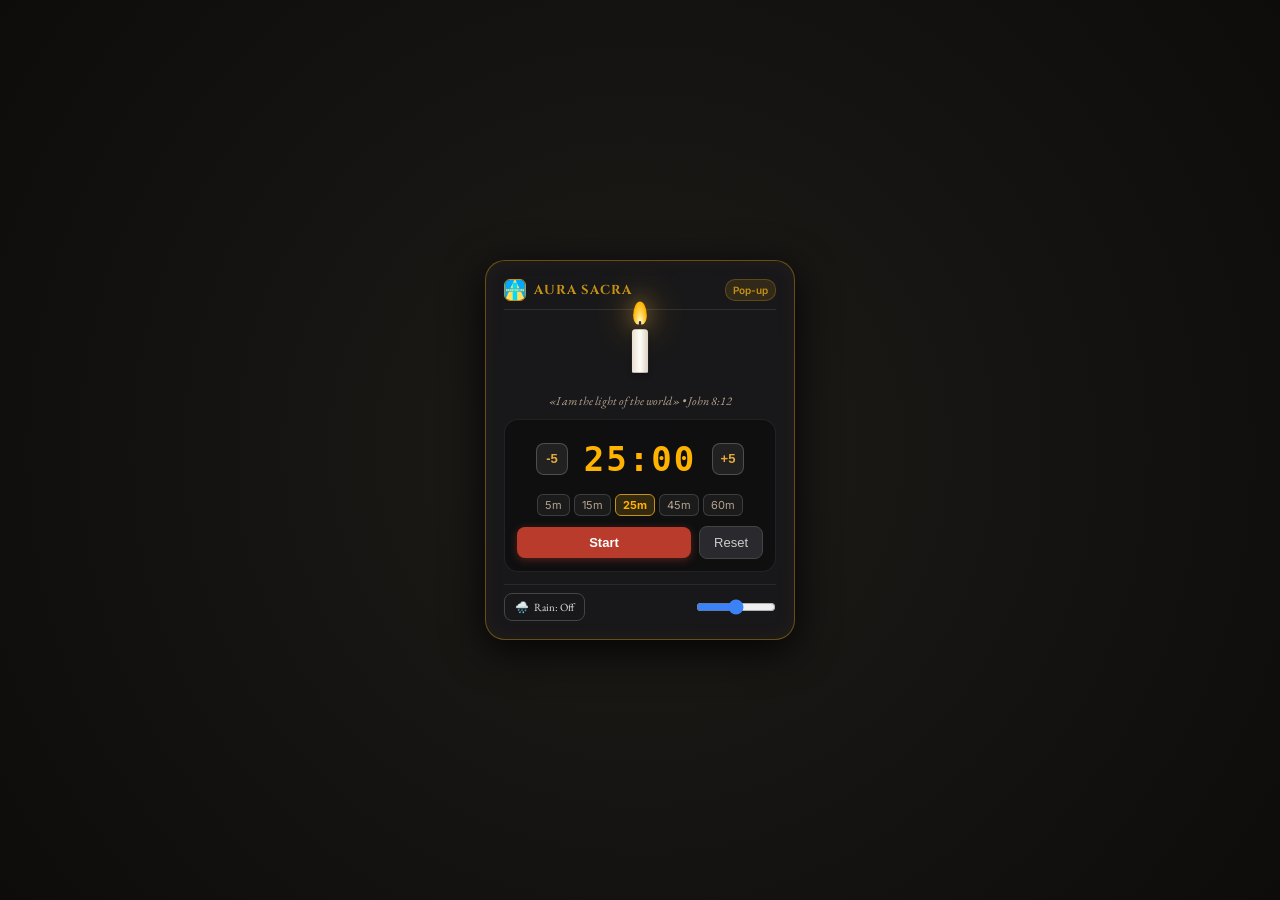
==== candle-popup.html @ 432b5612 "Initial open source release of Aura Sacra (v1.0.0)" ====
<!DOCTYPE html>
<html lang="en" data-theme="night">
<head>
  <meta charset="UTF-8">
  <meta name="viewport" content="width=device-width, initial-scale=1.0">
  <title>Aura Sacra — Living Candle (Pop-up Focus)</title>
  <link rel="icon" type="image/png" href="./icons/favicon.png">
  <link rel="stylesheet" href="./css/style.css">
  <style>
    body {
      margin: 0;
      padding: 16px;
      min-height: 100vh;
      display: flex;
      flex-direction: column;
      align-items: center;
      justify-content: center;
      background: radial-gradient(circle at center, #1e1b18 0%, #0d0c0b 100%);
      color: #eedfc7;
      user-select: none;
      font-family: var(--font-serif);
      overflow: hidden;
      box-sizing: border-box;
    }
    .popup-card {
      width: 100%;
      max-width: 310px;
      background: rgba(24, 24, 28, 0.96);
      border: 1px solid rgba(198, 146, 20, 0.45);
      border-radius: 20px;
      padding: 18px;
      box-shadow: 0 10px 40px rgba(0, 0, 0, 0.85), inset 0 0 20px rgba(198, 146, 20, 0.06);
      text-align: center;
      box-sizing: border-box;
    }
    .btn-preset {
      background: rgba(255, 255, 255, 0.05);
      border: 1px solid rgba(255, 255, 255, 0.15);
      color: #b5a48f;
      border-radius: 6px;
      padding: 3px 7px;
      font-size: 11px;
      font-family: var(--font-sans);
      cursor: pointer;
      transition: all 0.2s;
    }
    .btn-preset:hover, .btn-preset.active {
      border-color: #c69214;
      background: rgba(198, 146, 20, 0.2);
      color: #ffb300;
      font-weight: bold;
    }
    .btn-step {
      background: rgba(255, 255, 255, 0.08);
      border: 1px solid rgba(255, 255, 255, 0.2);
      color: #e5a93b;
      border-radius: 8px;
      width: 32px;
      height: 32px;
      font-size: 13px;
      font-weight: bold;
      cursor: pointer;
      display: flex;
      align-items: center;
      justify-content: center;
      transition: all 0.15s;
    }
    .btn-step:hover {
      background: rgba(198, 146, 20, 0.25);
      border-color: #c69214;
      transform: scale(1.05);
    }
  </style>
</head>
<body>

  <div class="popup-card">
    
    <!-- Header -->
    <div style="display: flex; align-items: center; justify-content: space-between; border-bottom: 1px solid rgba(255,255,255,0.1); padding-bottom: 8px; margin-bottom: 10px;">
      <div style="display: flex; align-items: center; gap: 8px;">
        <img src="./icons/logo.png" alt="Aura Sacra" style="width: 22px; height: 22px; border-radius: 6px; border: 1px solid #c69214;">
        <span style="font-family: var(--font-display); font-size: 13px; font-weight: bold; color: #c69214; letter-spacing: 1px;">AURA SACRA</span>
      </div>
      <span style="font-size: 10px; font-family: var(--font-sans); color: #c69214; background: rgba(198, 146, 20, 0.15); border: 1px solid rgba(198, 146, 20, 0.3); padding: 2px 7px; border-radius: 10px; font-weight: 600;">Pop-up</span>
    </div>

    <!-- Animated Living Flame -->
    <div style="padding: 12px 0 8px 0;">
      <div class="candle-wrapper" style="transform: scale(1.15); margin-bottom: 8px;">
        <div class="candle-flame"></div>
        <div class="candle-wick"></div>
        <div class="candle-body"></div>
      </div>
      <p style="font-size: 12px; font-style: italic; color: #b5a48f; margin: 6px 0 0 0;">
        «I am the light of the world» • John 8:12
      </p>
    </div>

    <!-- Timer Controls with Duration Modifiers -->
    <div style="background: rgba(0,0,0,0.35); border-radius: 14px; padding: 12px; margin-bottom: 12px; border: 1px solid rgba(255,255,255,0.08);">
      
      <!-- Modifier Row (-5m, Display, +5m) -->
      <div style="display: flex; align-items: center; justify-content: center; gap: 12px; margin-bottom: 8px;">
        <button id="btn-popup-sub5" class="btn-step" title="Subtract 5 minutes">-5</button>
        
        <div id="popup-timer-display" style="font-family: monospace; font-size: 34px; font-weight: bold; color: #ffb300; letter-spacing: 2px; min-width: 120px;">
          25:00
        </div>
        
        <button id="btn-popup-add5" class="btn-step" title="Add 5 minutes">+5</button>
      </div>

      <!-- Presets Row (5m, 15m, 25m, 45m, 60m) -->
      <div style="display: flex; align-items: center; justify-content: center; gap: 4px; margin-bottom: 10px;">
        <button class="btn-preset" data-min="5">5m</button>
        <button class="btn-preset" data-min="15">15m</button>
        <button class="btn-preset active" data-min="25">25m</button>
        <button class="btn-preset" data-min="45">45m</button>
        <button class="btn-preset" data-min="60">60m</button>
      </div>

      <!-- Action Buttons (Start / Pause, Reset) -->
      <div style="display: flex; align-items: center; justify-content: center; gap: 8px;">
        <button id="btn-popup-toggle" style="flex: 1; background: #b93b2c; color: white; border: none; border-radius: 8px; padding: 8px 14px; font-size: 13px; font-weight: bold; cursor: pointer; box-shadow: 0 2px 8px rgba(185,59,44,0.4); transition: background 0.2s;">
          Start
        </button>
        <button id="btn-popup-reset" style="background: #2a2a2e; color: #ccc; border: 1px solid #444; border-radius: 8px; padding: 8px 14px; font-size: 13px; cursor: pointer; transition: background 0.2s;">
          Reset
        </button>
      </div>
    </div>

    <!-- Procedural Rain Sound Controller -->
    <div style="display: flex; align-items: center; justify-content: space-between; gap: 8px; padding-top: 8px; border-top: 1px solid rgba(255,255,255,0.08);">
      <button id="btn-popup-rain" style="background: transparent; border: 1px solid #444; color: #ddd; border-radius: 8px; padding: 6px 10px; font-size: 11px; cursor: pointer; display: flex; align-items: center; gap: 5px; font-family: var(--font-sans);">
        🌧️ <span id="rain-text">Rain: Off</span>
      </button>

      <input type="range" id="popup-rain-vol" min="0" max="1" step="0.05" value="0.5" style="width: 80px; accent-color: #3b82f6; cursor: pointer;" title="Rain Volume">
    </div>

  </div>

  <script type="module">
    import { toggleRain, isPlayingRain, setRainVolume, playMonasticBell } from './js/audio-engine.js';

    let initialSeconds = 25 * 60;
    let seconds = 25 * 60;
    let timer = null;
    let running = false;

    const display = document.getElementById('popup-timer-display');
    const toggleBtn = document.getElementById('btn-popup-toggle');
    const resetBtn = document.getElementById('btn-popup-reset');
    const sub5Btn = document.getElementById('btn-popup-sub5');
    const add5Btn = document.getElementById('btn-popup-add5');
    const presetBtns = document.querySelectorAll('.btn-preset');
    const rainBtn = document.getElementById('btn-popup-rain');
    const rainText = document.getElementById('rain-text');
    const rainVol = document.getElementById('popup-rain-vol');

    function update() {
      const m = Math.floor(seconds / 60);
      const s = seconds % 60;
      display.textContent = `${String(m).padStart(2, '0')}:${String(s).padStart(2, '0')}`;
      toggleBtn.textContent = running ? 'Pause' : 'Start';
      toggleBtn.style.background = running ? '#d97706' : '#b93b2c';

      presetBtns.forEach(btn => {
        const min = parseInt(btn.getAttribute('data-min'));
        if (min * 60 === initialSeconds) {
          btn.classList.add('active');
        } else {
          btn.classList.remove('active');
        }
      });
    }

    toggleBtn.addEventListener('click', () => {
      if (running) {
        clearInterval(timer);
        running = false;
      } else {
        running = true;
        timer = setInterval(() => {
          if (seconds > 0) {
            seconds--;
            update();
          } else {
            clearInterval(timer);
            running = false;
            playMonasticBell();
            alert('Aura Sacra: Sacred contemplation / focus session completed! Take a gentle rest.');
            seconds = initialSeconds;
            update();
          }
        }, 1000);
      }
      update();
    });

    resetBtn.addEventListener('click', () => {
      clearInterval(timer);
      running = false;
      seconds = initialSeconds;
      update();
    });

    sub5Btn.addEventListener('click', () => {
      if (seconds > 5 * 60) {
        seconds -= 5 * 60;
      } else {
        seconds = 60; // minimum 1 min
      }
      if (!running) {
        initialSeconds = seconds;
      }
      update();
    });

    add5Btn.addEventListener('click', () => {
      seconds += 5 * 60;
      if (!running) {
        initialSeconds = seconds;
      }
      update();
    });

    presetBtns.forEach(btn => {
      btn.addEventListener('click', () => {
        const min = parseInt(btn.getAttribute('data-min'));
        clearInterval(timer);
        running = false;
        initialSeconds = min * 60;
        seconds = initialSeconds;
        update();
      });
    });

    rainBtn.addEventListener('click', () => {
      const active = toggleRain();
      rainText.textContent = active ? 'Rain: Active' : 'Rain: Off';
      rainBtn.style.borderColor = active ? '#3b82f6' : '#444';
      rainBtn.style.color = active ? '#60a5fa' : '#ddd';
    });

    rainVol.addEventListener('input', (e) => {
      setRainVolume(parseFloat(e.target.value));
    });

    update();
  </script>
</body>
</html>
---- css/style.css ----
@import url('https://fonts.googleapis.com/css2?family=Cinzel:wght@400;600;700;900&family=EB+Garamond:ital,wght@0,400;0,500;0,600;0,700;1,400;1,600&family=Inter:wght@300;400;500;600&display=swap');

:root {
  /* Default: Dawn / Aurora (06:00 - 11:59) */
  --bg-primary: #fcf9f2;
  --bg-secondary: #f4eee1;
  --bg-card: #f9f5ec;
  --bg-parchment: #fdfbf7;
  --text-primary: #2a241e;
  --text-secondary: #6e6255;
  --text-muted: #9c8e80;
  --border-color: #e5dac9;
  --accent-gold: #c69214;
  --accent-gold-glow: rgba(198, 146, 20, 0.25);
  --accent-vermilion: #b93b2c;
  --accent-blue: #235789;
  --candle-flame: #ffb833;
  --card-shadow: 0 4px 20px -2px rgba(90, 70, 40, 0.08);
  --font-serif: 'EB Garamond', Georgia, serif;
  --font-display: 'Cinzel', serif;
  --font-sans: 'Inter', system-ui, sans-serif;
}

[data-theme="midday"] {
  /* Midday / Scriptorium (12:00 - 17:59) */
  --bg-primary: #f6efe2;
  --bg-secondary: #ede1ce;
  --bg-card: #f0e6d5;
  --bg-parchment: #f7f1e6;
  --text-primary: #1f1a14;
  --text-secondary: #5e5243;
  --text-muted: #8d7e6c;
  --border-color: #d8c7af;
  --accent-gold: #b37d0e;
  --accent-gold-glow: rgba(179, 125, 14, 0.25);
  --accent-vermilion: #aa2f20;
  --accent-blue: #1c4b78;
  --candle-flame: #ffa726;
  --card-shadow: 0 6px 24px -4px rgba(80, 60, 30, 0.12);
}

[data-theme="sunset"] {
  /* Sunset / Vespers (18:00 - 21:59) */
  --bg-primary: #241b16;
  --bg-secondary: #1d1510;
  --bg-card: #2e231c;
  --bg-parchment: #291f19;
  --text-primary: #f5ebe1;
  --text-secondary: #d4c2b2;
  --text-muted: #9e8976;
  --border-color: #4a3a2e;
  --accent-gold: #e5a93b;
  --accent-gold-glow: rgba(229, 169, 59, 0.3);
  --accent-vermilion: #d9534f;
  --accent-blue: #4a90e2;
  --candle-flame: #ff9800;
  --card-shadow: 0 8px 30px rgba(0, 0, 0, 0.35);
}

[data-theme="night"] {
  /* Night / Compline (22:00 - 05:59) */
  --bg-primary: #121214;
  --bg-secondary: #0c0c0e;
  --bg-card: #18181c;
  --bg-parchment: #151519;
  --text-primary: #eedfc7;
  --text-secondary: #baaa93;
  --text-muted: #7d705e;
  --border-color: #2e2c34;
  --accent-gold: #d4a34b;
  --accent-gold-glow: rgba(212, 163, 75, 0.28);
  --accent-vermilion: #c94a3e;
  --accent-blue: #5b92e5;
  --candle-flame: #ffb300;
  --card-shadow: 0 8px 32px rgba(0, 0, 0, 0.55);
}

* {
  box-sizing: border-box;
  margin: 0;
  padding: 0;
  -webkit-tap-highlight-color: transparent;
}

body {
  font-family: var(--font-serif);
  background-color: var(--bg-primary);
  color: var(--text-primary);
  min-height: 100vh;
  transition: background-color 0.8s ease, color 0.8s ease;
  line-height: 1.6;
  overflow-x: hidden;
  user-select: text;
}

h1, h2, h3, .font-display {
  font-family: var(--font-display);
  letter-spacing: 0.04em;
}

p, span, div, .font-serif {
  font-family: var(--font-serif);
}

.font-sans {
  font-family: var(--font-sans);
}

/* Custom Scrollbars */
::-webkit-scrollbar {
  width: 7px;
  height: 7px;
}
::-webkit-scrollbar-track {
  background: var(--bg-secondary);
}
::-webkit-scrollbar-thumb {
  background: var(--border-color);
  border-radius: 4px;
}
::-webkit-scrollbar-thumb:hover {
  background: var(--accent-gold);
}

/* Sacred Texture & Watermark */
.parchment-border {
  border: 1px solid var(--border-color);
  box-shadow: inset 0 0 30px rgba(0, 0, 0, 0.02), var(--card-shadow);
}

.sacred-cross-watermark {
  background-image: radial-gradient(var(--accent-gold-glow) 1px, transparent 1px);
  background-size: 24px 24px;
}

/* Illuminated Initial Capital */
.illuminated-initial {
  float: left;
  font-family: var(--font-display);
  font-size: 3.4rem;
  line-height: 0.85;
  padding-top: 4px;
  padding-right: 10px;
  padding-bottom: 2px;
  color: var(--accent-vermilion);
  font-weight: 700;
  text-shadow: 1px 1px 0px rgba(198, 146, 20, 0.3);
}

/* Candle Flame Animation */
.candle-wrapper {
  position: relative;
  display: inline-block;
}

.candle-body {
  width: 14px;
  height: 38px;
  background: linear-gradient(to right, #e8dfcf, #fffef9, #dcd2bf);
  border-radius: 3px 3px 1px 1px;
  box-shadow: 0 2px 5px rgba(0,0,0,0.25);
  position: relative;
  margin: 0 auto;
}

.candle-wick {
  position: absolute;
  top: -7px;
  left: 50%;
  transform: translateX(-50%);
  width: 2px;
  height: 8px;
  background: #3a2c1a;
  border-radius: 1px;
}

.candle-flame {
  position: absolute;
  top: -24px;
  left: 50%;
  transform: translateX(-50%);
  width: 12px;
  height: 20px;
  background: radial-gradient(ellipse at bottom, #fff 0%, #ffdf73 30%, var(--candle-flame) 70%, rgba(255, 100, 0, 0.2) 100%);
  border-radius: 50% 50% 35% 35% / 60% 60% 40% 40%;
  box-shadow: 0 0 16px 4px var(--accent-gold-glow), 0 0 35px 8px rgba(255, 180, 40, 0.2);
  animation: flame-flicker 1.8s infinite ease-in-out alternate;
  transform-origin: center bottom;
}

@keyframes flame-flicker {
  0% {
    transform: translateX(-50%) rotate(-1deg) scale(1, 1);
    opacity: 0.95;
  }
  25% {
    transform: translateX(-50%) rotate(2deg) scale(1.05, 0.96);
    opacity: 1;
  }
  50% {
    transform: translateX(-50%) rotate(-2deg) scale(0.96, 1.04);
    opacity: 0.92;
  }
  75% {
    transform: translateX(-50%) rotate(1.5deg) scale(1.02, 1);
    opacity: 0.98;
  }
  100% {
    transform: translateX(-50%) rotate(-0.5deg) scale(0.98, 1.02);
    opacity: 0.96;
  }
}

/* Subtle Breathing Animation for SOS */
@keyframes heart-pulse {
  0% { transform: scale(1); box-shadow: 0 0 0 0 rgba(185, 59, 44, 0.4); }
  50% { transform: scale(1.08); box-shadow: 0 0 0 14px rgba(185, 59, 44, 0); }
  100% { transform: scale(1); box-shadow: 0 0 0 0 rgba(185, 59, 44, 0); }
}

.sos-breathing {
  animation: heart-pulse 4s infinite ease-in-out;
}

/* Verse Highlight Colors */
.hl-gold {
  background-color: rgba(234, 179, 8, 0.28);
  border-bottom: 2px solid #eab308;
}
.hl-blue {
  background-color: rgba(59, 130, 246, 0.28);
  border-bottom: 2px solid #3b82f6;
}
.hl-red {
  background-color: rgba(239, 68, 68, 0.28);
  border-bottom: 2px solid #ef4444;
}
.hl-green {
  background-color: rgba(34, 197, 94, 0.28);
  border-bottom: 2px solid #22c55e;
}
.hl-purple {
  background-color: rgba(168, 85, 247, 0.28);
  border-bottom: 2px solid #a855f7;
}

/* Desktop Floating Always-on-top Widget */
.floating-candle-widget {
  position: fixed;
  bottom: 24px;
  right: 24px;
  z-index: 9999;
  background: var(--bg-card);
  border: 1px solid var(--border-color);
  border-radius: 16px;
  box-shadow: 0 12px 36px rgba(0, 0, 0, 0.35);
  backdrop-filter: blur(12px);
  transition: all 0.3s cubic-bezier(0.16, 1, 0.3, 1);
}

.floating-candle-widget.minimized {
  width: 58px;
  height: 58px;
  border-radius: 50%;
  overflow: hidden;
  padding: 0;
  display: flex;
  align-items: center;
  justify-content: center;
}

/* Mobile Safe Areas */
@supports (padding-bottom: env(safe-area-inset-bottom)) {
  .pb-safe {
    padding-bottom: calc(env(safe-area-inset-bottom) + 4rem);
  }
}
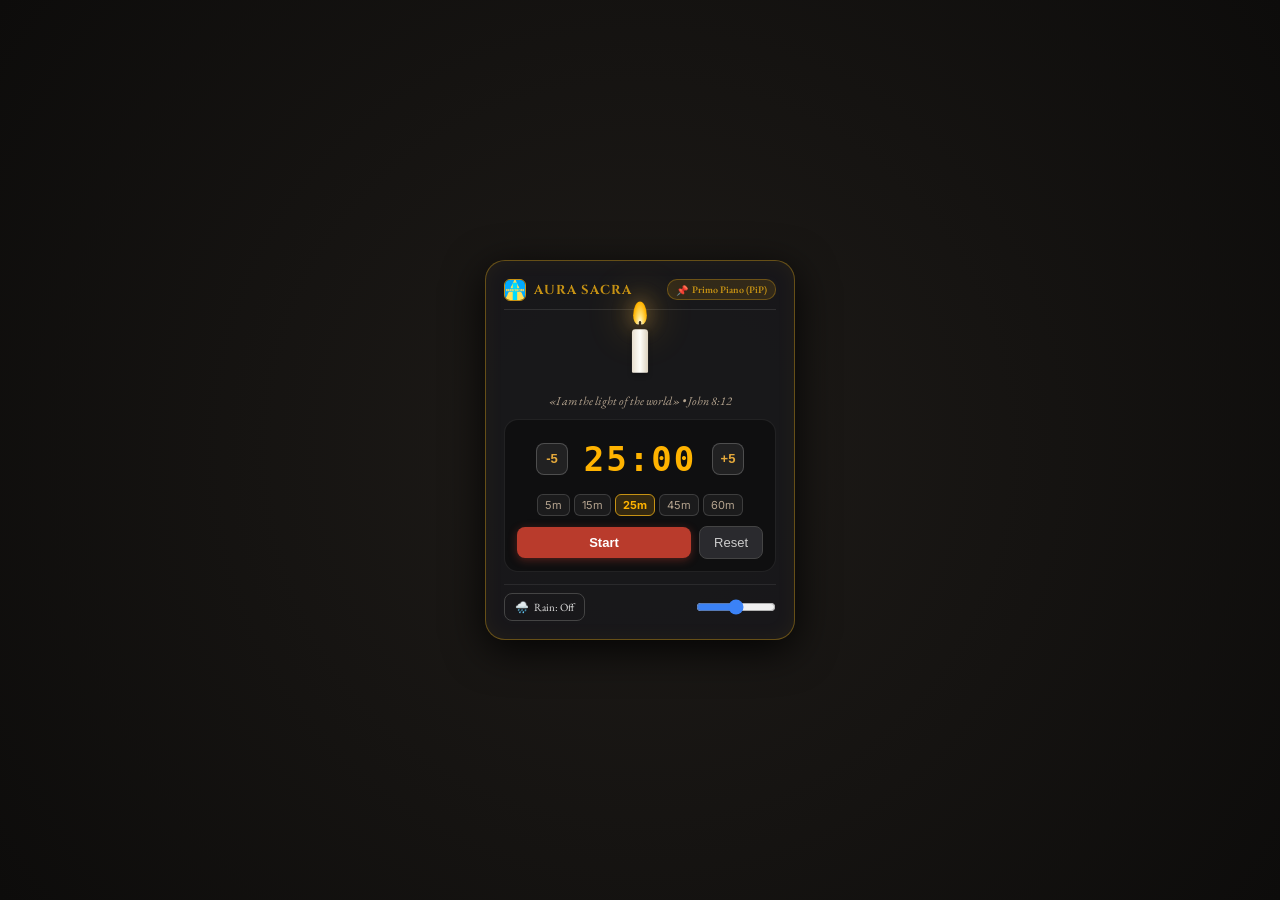
==== commit 2e183c64: "Update LICENSE to GNU GPL v3, revamp README for users, and implement native OS Picture-in-Picture fo" ====
--- a/candle-popup.html
+++ b/candle-popup.html
@@ -82,7 +82,11 @@
         <img src="./icons/logo.png" alt="Aura Sacra" style="width: 22px; height: 22px; border-radius: 6px; border: 1px solid #c69214;">
         <span style="font-family: var(--font-display); font-size: 13px; font-weight: bold; color: #c69214; letter-spacing: 1px;">AURA SACRA</span>
       </div>
-      <span style="font-size: 10px; font-family: var(--font-sans); color: #c69214; background: rgba(198, 146, 20, 0.15); border: 1px solid rgba(198, 146, 20, 0.3); padding: 2px 7px; border-radius: 10px; font-weight: 600;">Pop-up</span>
+      <div style="display: flex; align-items: center; gap: 6px;">
+        <button id="btn-popup-pip" style="font-size: 10px; font-family: var(--font-sans); color: #c69214; background: rgba(198, 146, 20, 0.15); border: 1px solid rgba(198, 146, 20, 0.4); padding: 3px 8px; border-radius: 10px; font-weight: 600; cursor: pointer; display: flex; align-items: center; gap: 4px; transition: all 0.2s;" title="Blocca sempre in primo piano su tutte le finestre e app (Picture-in-Picture)">
+          📌 <span id="pip-btn-text">Primo Piano (PiP)</span>
+        </button>
+      </div>
     </div>
 
     <!-- Animated Living Flame -->
@@ -249,6 +253,68 @@
       setRainVolume(parseFloat(e.target.value));
     });
 
+    // Document Picture-in-Picture for Always-on-top foreground pinning
+    const pipBtn = document.getElementById('btn-popup-pip');
+    if (pipBtn) {
+      if ('documentPictureInPicture' in window) {
+        pipBtn.addEventListener('click', async () => {
+          try {
+            const pipWin = await window.documentPictureInPicture.requestWindow({
+              width: 330,
+              height: 520
+            });
+
+            // Copy stylesheets
+            [...document.styleSheets].forEach((sheet) => {
+              try {
+                if (sheet.href) {
+                  const link = document.createElement('link');
+                  link.rel = 'stylesheet';
+                  link.href = sheet.href;
+                  pipWin.document.head.appendChild(link);
+                } else if (sheet.cssRules) {
+                  const style = document.createElement('style');
+                  style.textContent = [...sheet.cssRules].map(r => r.cssText).join('\n');
+                  pipWin.document.head.appendChild(style);
+                }
+              } catch (e) {
+                if (sheet.href) {
+                  const link = document.createElement('link');
+                  link.rel = 'stylesheet';
+                  link.href = sheet.href;
+                  pipWin.document.head.appendChild(link);
+                }
+              }
+            });
+
+            const card = document.querySelector('.popup-card');
+            pipWin.document.body.appendChild(card);
+            pipWin.document.body.style.margin = '0';
+            pipWin.document.body.style.padding = '14px';
+            pipWin.document.body.style.minHeight = '100vh';
+            pipWin.document.body.style.display = 'flex';
+            pipWin.document.body.style.alignItems = 'center';
+            pipWin.document.body.style.justifyContent = 'center';
+            pipWin.document.body.style.background = 'radial-gradient(circle at center, #1e1b18 0%, #0d0c0b 100%)';
+            pipWin.document.body.style.color = '#eedfc7';
+            pipWin.document.body.style.boxSizing = 'border-box';
+            pipWin.document.body.style.overflow = 'hidden';
+
+            pipBtn.style.display = 'none';
+
+            pipWin.addEventListener('pagehide', () => {
+              document.body.appendChild(card);
+              pipBtn.style.display = 'inline-flex';
+            });
+          } catch (err) {
+            console.warn('PiP error in popup:', err);
+          }
+        });
+      } else {
+        pipBtn.title = 'In questo browser il PiP Always-on-top non è supportato. Usa Chrome o Edge.';
+      }
+    }
+
     update();
   </script>
 </body>
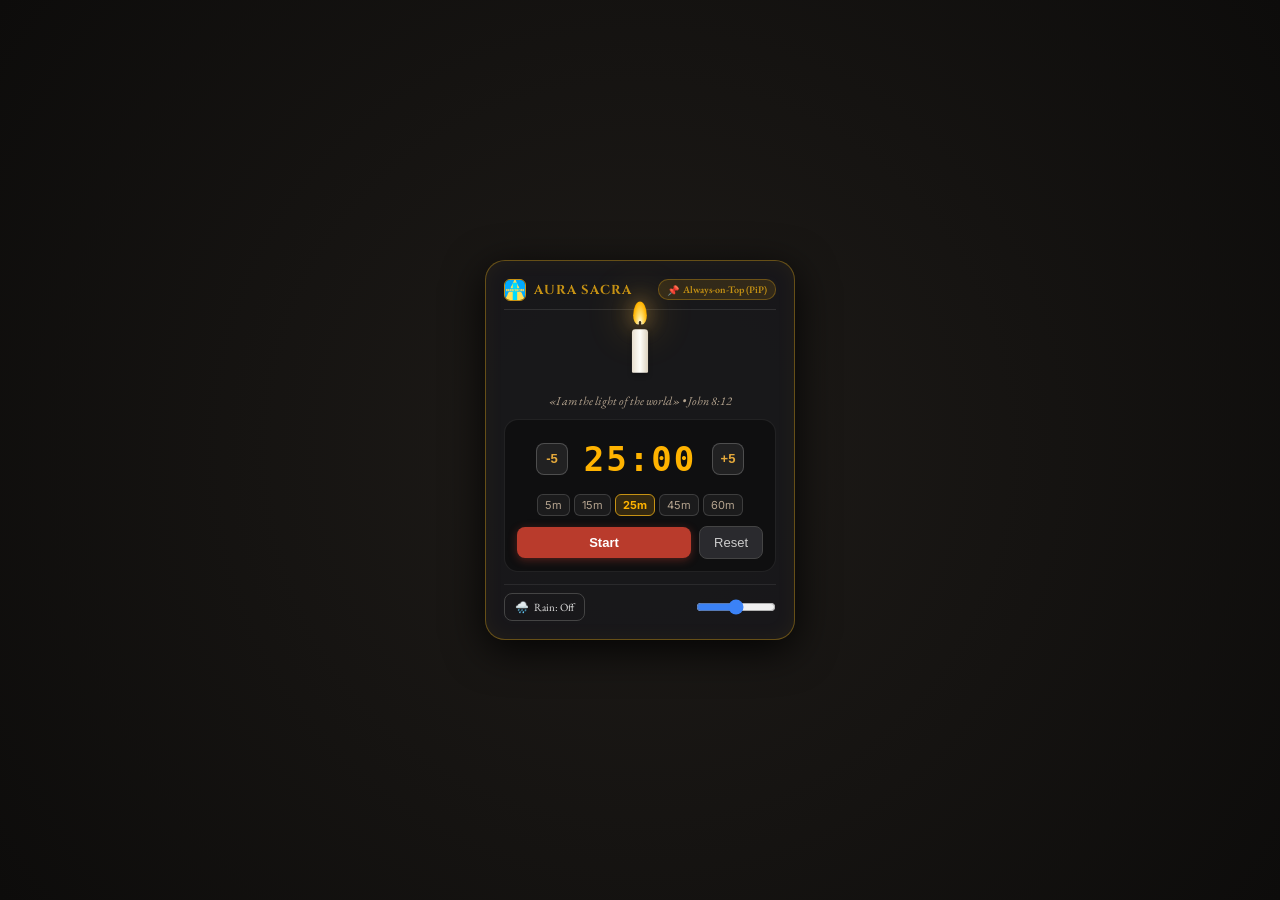
==== commit f0401d16: "feat(i18n): complete 100% UI localization across all 9 languages and components - Extended js/i18n.j" ====
--- a/candle-popup.html
+++ b/candle-popup.html
@@ -83,8 +83,8 @@
         <span style="font-family: var(--font-display); font-size: 13px; font-weight: bold; color: #c69214; letter-spacing: 1px;">AURA SACRA</span>
       </div>
       <div style="display: flex; align-items: center; gap: 6px;">
-        <button id="btn-popup-pip" style="font-size: 10px; font-family: var(--font-sans); color: #c69214; background: rgba(198, 146, 20, 0.15); border: 1px solid rgba(198, 146, 20, 0.4); padding: 3px 8px; border-radius: 10px; font-weight: 600; cursor: pointer; display: flex; align-items: center; gap: 4px; transition: all 0.2s;" title="Blocca sempre in primo piano su tutte le finestre e app (Picture-in-Picture)">
-          📌 <span id="pip-btn-text">Primo Piano (PiP)</span>
+        <button id="btn-popup-pip" style="font-size: 10px; font-family: var(--font-sans); color: #c69214; background: rgba(198, 146, 20, 0.15); border: 1px solid rgba(198, 146, 20, 0.4); padding: 3px 8px; border-radius: 10px; font-weight: 600; cursor: pointer; display: flex; align-items: center; gap: 4px; transition: all 0.2s;" title="Pin always on top of all windows and apps (Picture-in-Picture)">
+          📌 <span id="pip-btn-text">Always-on-Top (PiP)</span>
         </button>
       </div>
     </div>
@@ -148,6 +148,9 @@
 
   <script type="module">
     import { toggleRain, isPlayingRain, setRainVolume, playMonasticBell } from './js/audio-engine.js';
+    import { initI18n, t } from './js/i18n.js';
+
+    await initI18n();
 
     let initialSeconds = 25 * 60;
     let seconds = 25 * 60;
@@ -163,12 +166,22 @@
     const rainBtn = document.getElementById('btn-popup-rain');
     const rainText = document.getElementById('rain-text');
     const rainVol = document.getElementById('popup-rain-vol');
+    const pipBtn = document.getElementById('btn-popup-pip');
+    const pipBtnText = document.getElementById('pip-btn-text');
+
+    // Apply i18n initial texts
+    if (pipBtn) pipBtn.title = t('focus.pipTooltip', 'Pin always on top of all windows and apps (Picture-in-Picture)');
+    if (pipBtnText) pipBtnText.textContent = t('focus.pipBtn', 'Always-on-Top (PiP)');
+    if (sub5Btn) sub5Btn.title = t('focus.sub5Tooltip', 'Subtract 5 minutes');
+    if (add5Btn) add5Btn.title = t('focus.add5Tooltip', 'Add 5 minutes');
+    if (resetBtn) resetBtn.textContent = t('focus.reset', 'Reset');
+    if (rainVol) rainVol.title = t('focus.volume', 'Volume:');
 
     function update() {
       const m = Math.floor(seconds / 60);
       const s = seconds % 60;
       display.textContent = `${String(m).padStart(2, '0')}:${String(s).padStart(2, '0')}`;
-      toggleBtn.textContent = running ? 'Pause' : 'Start';
+      toggleBtn.textContent = running ? t('focus.pause', 'Pause') : t('focus.start', 'Start');
       toggleBtn.style.background = running ? '#d97706' : '#b93b2c';
 
       presetBtns.forEach(btn => {
@@ -195,7 +208,7 @@
             clearInterval(timer);
             running = false;
             playMonasticBell();
-            alert('Aura Sacra: Sacred contemplation / focus session completed! Take a gentle rest.');
+            alert(t('focus.sessionFinished', 'Aura Sacra: Session finished! Praise God for your labor and rest a moment.'));
             seconds = initialSeconds;
             update();
           }
@@ -244,7 +257,7 @@
 
     rainBtn.addEventListener('click', () => {
       const active = toggleRain();
-      rainText.textContent = active ? 'Rain: Active' : 'Rain: Off';
+      rainText.textContent = active ? t('focus.rainActive', 'Rain: Active') : t('focus.rainOff', 'Rain: Off');
       rainBtn.style.borderColor = active ? '#3b82f6' : '#444';
       rainBtn.style.color = active ? '#60a5fa' : '#ddd';
     });
@@ -311,7 +324,7 @@
           }
         });
       } else {
-        pipBtn.title = 'In questo browser il PiP Always-on-top non è supportato. Usa Chrome o Edge.';
+        pipBtn.title = t('focus.pipNotSupported', 'In this browser Always-on-top PiP is not supported. Use Chrome or Edge.');
       }
     }
 
--- a/css/style.css
+++ b/css/style.css
@@ -275,3 +275,196 @@
     padding-bottom: calc(env(safe-area-inset-bottom) + 4rem);
   }
 }
+
+/* ==========================================================================
+   Web App (PWA) Standalone Mobile Display Mode
+   When running as an installed Web App on iOS or Android, lower the top bar
+   so it clears the status bar, notch, and Dynamic Island.
+   ========================================================================== */
+#navbar-container {
+  width: 100%;
+  background-color: var(--bg-secondary);
+  transition: padding-top 0.3s ease, background-color 0.5s ease;
+}
+
+/* ==========================================================================
+   Mobile Floating Bottom Navigation Dock (Detached from bottom / Non attaccata al fondo)
+   ========================================================================== */
+#bottom-nav-container {
+  position: fixed;
+  left: 14px;
+  right: 14px;
+  max-width: 440px;
+  margin-left: auto;
+  margin-right: auto;
+  bottom: calc(env(safe-area-inset-bottom, 0px) + 12px);
+  z-index: 40;
+  pointer-events: none;
+  transition: bottom 0.3s cubic-bezier(0.16, 1, 0.3, 1);
+}
+
+#bottom-nav-container > * {
+  pointer-events: auto;
+}
+
+@media all and (display-mode: standalone), (display-mode: fullscreen), (display-mode: minimal-ui) {
+  #navbar-container {
+    padding-top: max(28px, env(safe-area-inset-top, 0px));
+  }
+
+  #bottom-nav-container {
+    bottom: calc(env(safe-area-inset-bottom, 0px) + 16px);
+  }
+}
+
+html.is-standalone-app #navbar-container {
+  padding-top: max(28px, env(safe-area-inset-top, 0px));
+}
+
+html.is-standalone-app #bottom-nav-container {
+  bottom: calc(env(safe-area-inset-bottom, 0px) + 16px);
+}
+
+/* Sacred Scripture Shield: Guarantees browser translation engines do not alter sacred Word */
+.notranslate,
+[translate="no"] {
+  /* W3C & Google Translate marker to protect canonical biblical verses from machine corruption */
+}
+
+/* ==========================================================================
+   Offline / Airplane Mode CSS Fallback Layer
+   Guarantees visual structure and layout integrity even if CDN is unreachable
+   ========================================================================== */
+.flex { display: flex; }
+.inline-flex { display: inline-flex; }
+.flex-col { flex-direction: column; }
+.flex-row { flex-direction: row; }
+.flex-wrap { flex-wrap: wrap; }
+.flex-1 { flex: 1 1 0%; }
+.flex-shrink-0 { flex-shrink: 0; }
+.items-center { align-items: center; }
+.items-start { align-items: flex-start; }
+.items-end { align-items: flex-end; }
+.justify-between { justify-content: space-between; }
+.justify-center { justify-content: center; }
+.justify-around { justify-content: space-around; }
+
+.grid { display: grid; }
+.grid-cols-1 { grid-template-columns: repeat(1, minmax(0, 1fr)); }
+.grid-cols-2 { grid-template-columns: repeat(2, minmax(0, 1fr)); }
+.grid-cols-3 { grid-template-columns: repeat(3, minmax(0, 1fr)); }
+.grid-cols-7 { grid-template-columns: repeat(7, minmax(0, 1fr)); }
+
+.gap-1 { gap: 0.25rem; }
+.gap-1\.5 { gap: 0.375rem; }
+.gap-2 { gap: 0.5rem; }
+.gap-2\.5 { gap: 0.625rem; }
+.gap-3 { gap: 0.75rem; }
+.gap-4 { gap: 1rem; }
+.gap-5 { gap: 1.25rem; }
+.gap-6 { gap: 1.5rem; }
+
+.w-full { width: 100%; }
+.h-full { height: 100%; }
+.min-h-screen { min-height: 100vh; }
+.max-w-7xl { max-width: 80rem; }
+.max-w-5xl { max-width: 64rem; }
+.max-w-2xl { max-width: 42rem; }
+.max-w-xl { max-width: 36rem; }
+.max-w-lg { max-width: 32rem; }
+.mx-auto { margin-left: auto; margin-right: auto; }
+
+.p-1 { padding: 0.25rem; }
+.p-1\.5 { padding: 0.375rem; }
+.p-2 { padding: 0.5rem; }
+.p-2\.5 { padding: 0.625rem; }
+.p-3 { padding: 0.75rem; }
+.p-3\.5 { padding: 0.875rem; }
+.p-4 { padding: 1rem; }
+.p-5 { padding: 1.25rem; }
+.p-6 { padding: 1.5rem; }
+.p-7 { padding: 1.75rem; }
+.p-8 { padding: 2rem; }
+.px-2 { padding-left: 0.5rem; padding-right: 0.5rem; }
+.px-2\.5 { padding-left: 0.625rem; padding-right: 0.625rem; }
+.px-3 { padding-left: 0.75rem; padding-right: 0.75rem; }
+.px-4 { padding-left: 1rem; padding-right: 1rem; }
+.px-6 { padding-left: 1.5rem; padding-right: 1.5rem; }
+.py-0\.5 { padding-top: 0.125rem; padding-bottom: 0.125rem; }
+.py-1 { padding-top: 0.25rem; padding-bottom: 0.25rem; }
+.py-1\.5 { padding-top: 0.375rem; padding-bottom: 0.375rem; }
+.py-2 { padding-top: 0.5rem; padding-bottom: 0.5rem; }
+.py-2\.5 { padding-top: 0.625rem; padding-bottom: 0.625rem; }
+.py-3 { padding-top: 0.75rem; padding-bottom: 0.75rem; }
+.py-4 { padding-top: 1rem; padding-bottom: 1rem; }
+
+.space-y-1 > * + * { margin-top: 0.25rem; }
+.space-y-2 > * + * { margin-top: 0.5rem; }
+.space-y-3 > * + * { margin-top: 0.75rem; }
+.space-y-4 > * + * { margin-top: 1rem; }
+.space-y-5 > * + * { margin-top: 1.25rem; }
+.space-y-6 > * + * { margin-top: 1.5rem; }
+
+.rounded-lg { border-radius: 0.5rem; }
+.rounded-xl { border-radius: 0.75rem; }
+.rounded-2xl { border-radius: 1rem; }
+.rounded-3xl { border-radius: 1.5rem; }
+.rounded-full { border-radius: 9999px; }
+
+.border { border-width: 1px; border-style: solid; border-color: var(--border-color); }
+.border-2 { border-width: 2px; border-style: solid; border-color: var(--border-color); }
+.border-t { border-top-width: 1px; border-top-style: solid; }
+.border-b { border-bottom-width: 1px; border-bottom-style: solid; }
+.border-l { border-left-width: 1px; border-left-style: solid; }
+
+.hidden { display: none; }
+.block { display: block; }
+.inline-block { display: inline-block; }
+.relative { position: relative; }
+.absolute { position: absolute; }
+.fixed { position: fixed; }
+.inset-0 { top: 0; right: 0; bottom: 0; left: 0; }
+.z-40 { z-index: 40; }
+.z-50 { z-index: 50; }
+.cursor-pointer { cursor: pointer; }
+.truncate { overflow: hidden; text-overflow: ellipsis; white-space: nowrap; }
+
+.text-xs { font-size: 0.75rem; line-height: 1rem; }
+.text-sm { font-size: 0.875rem; line-height: 1.25rem; }
+.text-base { font-size: 1rem; line-height: 1.5rem; }
+.text-lg { font-size: 1.125rem; line-height: 1.75rem; }
+.text-xl { font-size: 1.25rem; line-height: 1.75rem; }
+.text-2xl { font-size: 1.5rem; line-height: 2rem; }
+.text-3xl { font-size: 1.875rem; line-height: 2.25rem; }
+.font-bold { font-weight: 700; }
+.font-semibold { font-weight: 600; }
+.italic { font-style: italic; }
+.uppercase { text-transform: uppercase; }
+
+/* Responsive adjustments */
+@media (min-width: 640px) {
+  .sm\:flex-row { flex-direction: row; }
+  .sm\:items-center { align-items: center; }
+  .sm\:inline { display: inline; }
+  .sm\:block { display: block; }
+  .sm\:grid-cols-2 { grid-template-columns: repeat(2, minmax(0, 1fr)); }
+  .sm\:p-6 { padding: 1.5rem; }
+  .sm\:p-8 { padding: 2rem; }
+}
+
+@media (min-width: 768px) {
+  .md\:block { display: block; }
+  .md\:hidden { display: none; }
+  .md\:flex-row { flex-direction: row; }
+  .md\:items-center { align-items: center; }
+  .md\:grid-cols-2 { grid-template-columns: repeat(2, minmax(0, 1fr)); }
+  .md\:grid-cols-3 { grid-template-columns: repeat(3, minmax(0, 1fr)); }
+}
+
+@media (min-width: 1024px) {
+  .lg\:flex { display: flex; }
+  .lg\:hidden { display: none; }
+}
+
+
+
